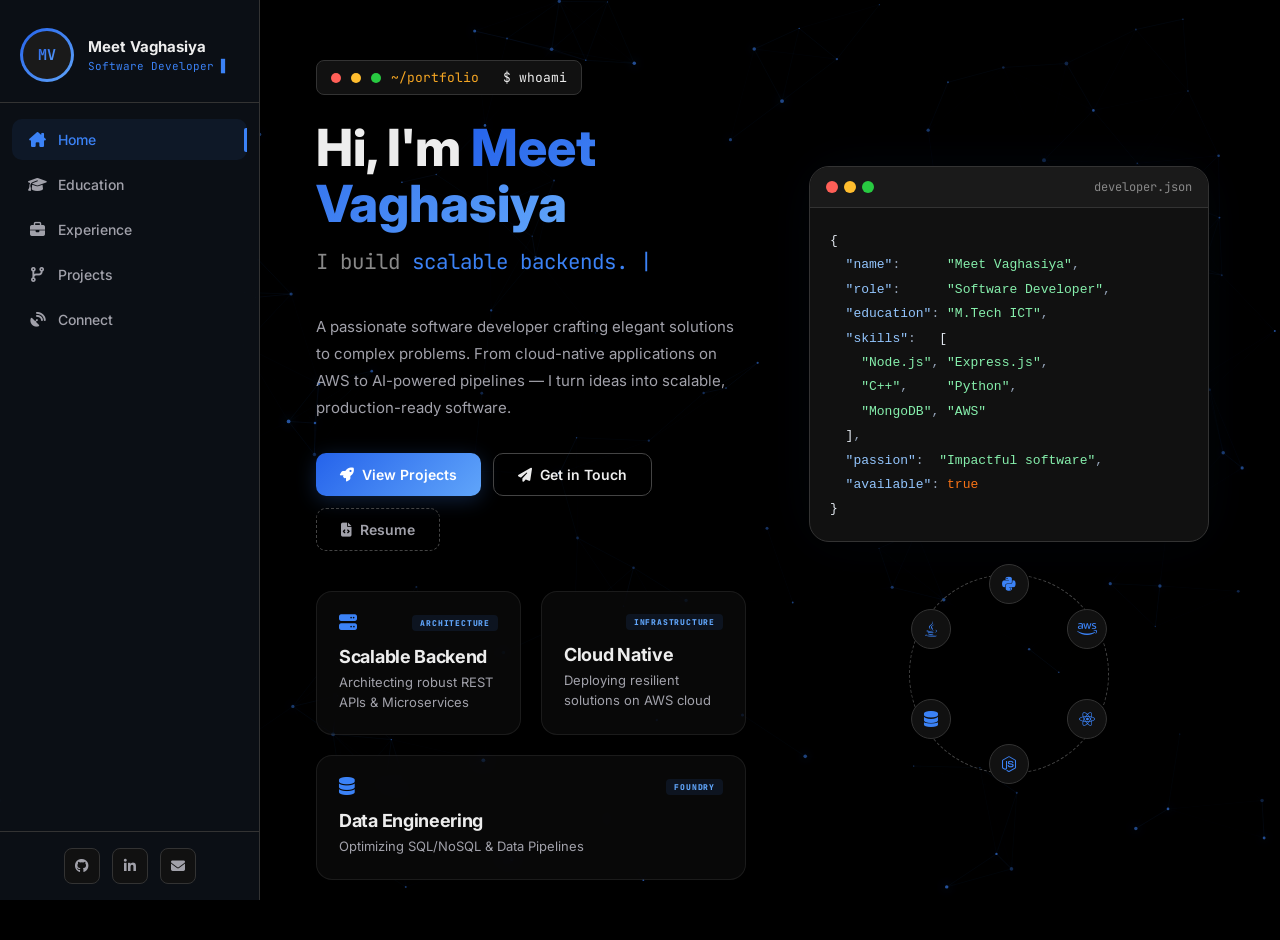
==== index.html @ da373b87 "Added the html" ====
<!DOCTYPE html>
<html lang="en">
<head>
  <meta charset="UTF-8" />
  <meta name="viewport" content="width=device-width, initial-scale=1.0" />
  <title>Portfolio | Software Developer</title>
  <meta name="description" content="Professional portfolio of a passionate software developer. Explore my projects, experience, and education." />
  <link href="https://fonts.googleapis.com/css2?family=JetBrains+Mono:wght@300;400;500;600;700&family=Inter:wght@300;400;500;600;700;800&display=swap" rel="stylesheet" />
  <link rel="stylesheet" href="https://cdnjs.cloudflare.com/ajax/libs/font-awesome/6.5.0/css/all.min.css" />
  <link rel="stylesheet" href="style.css" />
</head>
<body data-page="home">
  <canvas id="bgCanvas"></canvas>
  <button class="hamburger" id="hamburger" aria-label="Toggle menu"><span></span><span></span><span></span></button>
  <div class="sidebar-overlay" id="sidebarOverlay"></div>

  <!-- SIDEBAR -->
  <aside class="sidebar" id="sidebar">
    <div class="sidebar-brand">
      <div class="avatar-ring">
        <div class="avatar"><span class="avatar-initials">MV</span></div>
      </div>
      <div class="brand-info">
        <h2 class="brand-name">Meet Vaghasiya</h2>
        <p class="brand-role">Software Developer <span class="cursor-blink">▋</span></p>
      </div>
    </div>
    <nav class="sidebar-nav">
      <a href="index.html"      class="nav-item active" data-page="home">       <i class="fas fa-house-chimney nav-icon"></i><span>Home</span><div class="nav-indicator"></div></a>
      <a href="education.html"  class="nav-item"         data-page="education">  <i class="fas fa-graduation-cap nav-icon"></i><span>Education</span><div class="nav-indicator"></div></a>
      <a href="experience.html" class="nav-item"         data-page="experience"> <i class="fas fa-briefcase nav-icon"></i><span>Experience</span><div class="nav-indicator"></div></a>
      <a href="projects.html"   class="nav-item"         data-page="projects">   <i class="fas fa-code-branch nav-icon"></i><span>Projects</span><div class="nav-indicator"></div></a>
      <a href="contact.html"    class="nav-item"         data-page="contact">    <i class="fas fa-satellite-dish nav-icon"></i><span>Connect</span><div class="nav-indicator"></div></a>
    </nav>
    <div class="sidebar-footer">
      <a href="https://github.com/Meet734" target="_blank" class="sf-icon" title="GitHub"><i class="fab fa-github"></i></a>
      <a href="https://www.linkedin.com/in/meet-vaghasiya9/" target="_blank" class="sf-icon" title="LinkedIn"><i class="fab fa-linkedin-in"></i></a>
      <a href="mailto:meetvaghasiya734@gmail.com" class="sf-icon" title="Email"><i class="fas fa-envelope"></i></a>
    </div>
  </aside>

  <!-- MAIN -->
  <main class="main-content">
    <div class="home-container">

      <div class="home-left">
        <div class="terminal-badge">
          <span class="t-dot red"></span><span class="t-dot yellow"></span><span class="t-dot green"></span>
          <span class="t-prompt">~/portfolio</span>&nbsp;<span class="t-cmd">$ whoami</span>
        </div>
        <h1 class="home-title">Hi, I'm <span class="gradient-text">Meet Vaghasiya</span></h1>
        <div class="typewriter-wrapper">
          <span class="tw-prefix">I build </span>
          <span class="tw-text" id="typewriterText"></span>
          <span class="tw-cursor">|</span>
        </div>
        <p class="home-bio">
          A passionate software developer crafting elegant solutions to complex problems.
          From cloud-native applications on AWS to AI-powered pipelines — I turn ideas into
          scalable, production-ready software.
        </p>
        <div class="home-actions">
          <a href="projects.html" class="btn-primary"><i class="fas fa-rocket"></i> View Projects</a>
          <a href="contact.html"  class="btn-secondary"><i class="fas fa-paper-plane"></i> Get in Touch</a>
          <a href="https://drive.google.com/file/d/1Kl_mVsQT-PRzJcY7W43QjVyG_XB99b13/view?usp=sharing"    class="btn-ghost" target="_blank"><i class="fas fa-file-code"></i> Resume</a>
        </div>
        <div class="home-stats expertise-pillars">
          <div class="stat-card pillar-card">
            <div class="stat-header">
              <i class="fas fa-server"></i>
              <span class="stat-ok">ARCHITECTURE</span>
            </div>
            <div class="stat-main">
              <span class="pillar-title">Scalable Backend</span>
              <span class="stat-label">Architecting robust REST APIs & Microservices</span>
            </div>
          </div>
          <div class="stat-card pillar-card">
            <div class="stat-header">
              <i class="fas fa-cloud-code"></i>
              <span class="stat-ok">INFRASTRUCTURE</span>
            </div>
            <div class="stat-main">
              <span class="pillar-title">Cloud Native</span>
              <span class="stat-label">Deploying resilient solutions on AWS cloud</span>
            </div>
          </div>
          <div class="stat-card pillar-card">
            <div class="stat-header">
              <i class="fas fa-database"></i>
              <span class="stat-ok">FOUNDRY</span>
            </div>
            <div class="stat-main">
              <span class="pillar-title">Data Engineering</span>
              <span class="stat-label">Optimizing SQL/NoSQL & Data Pipelines</span>
            </div>
          </div>
        </div>
      </div>

      <div class="home-right">
        <div class="code-card">
          <div class="code-card-header">
            <span class="dot red"></span><span class="dot yellow"></span><span class="dot green"></span>
            <span class="code-filename">developer.json</span>
          </div>
          <pre class="code-body"><code><span class="c-brace">{</span>
  <span class="c-key">"name"</span><span class="c-colon">:</span>      <span class="c-str">"Meet Vaghasiya"</span><span class="c-comma">,</span>
  <span class="c-key">"role"</span><span class="c-colon">:</span>      <span class="c-str">"Software Developer"</span><span class="c-comma">,</span>
  <span class="c-key">"education"</span><span class="c-colon">:</span> <span class="c-str">"M.Tech ICT"</span><span class="c-comma">,</span>
  <span class="c-key">"skills"</span><span class="c-colon">:</span>   <span class="c-brace">[</span>
    <span class="c-str">"Node.js"</span><span class="c-comma">,</span> <span class="c-str">"Express.js"</span><span class="c-comma">,</span>
    <span class="c-str">"C++"</span><span class="c-comma">,</span>     <span class="c-str">"Python"</span><span class="c-comma">,</span>
    <span class="c-str">"MongoDB"</span><span class="c-comma">,</span> <span class="c-str">"AWS"</span>
  <span class="c-brace">]</span><span class="c-comma">,</span>
  <span class="c-key">"passion"</span><span class="c-colon">:</span>  <span class="c-str">"Impactful software"</span><span class="c-comma">,</span>
  <span class="c-key">"available"</span><span class="c-colon">:</span> <span class="c-bool">true</span>
<span class="c-brace">}</span></code></pre>
        </div>
        <div class="orbit-container">
          <div class="orbit-ring"></div>
          <div class="orbit-item" style="--i:0"><i class="fab fa-python"></i></div>
          <div class="orbit-item" style="--i:1"><i class="fab fa-aws"></i></div>
          <div class="orbit-item" style="--i:2"><i class="fab fa-react"></i></div>
          <div class="orbit-item" style="--i:3"><i class="fab fa-node-js"></i></div>
          <div class="orbit-item" style="--i:4"><i class="fas fa-database"></i></div>
          <div class="orbit-item" style="--i:5"><i class="fab fa-java"></i></div>
        </div>
      </div>

    </div>
  </main>

  <script src="app.js"></script>
</body>
</html>
---- style.css ----
/* =============================================
   PORTFOLIO — MASTER STYLESHEET
   Theme: Dark Terminal / Developer
============================================= */

/* ---------- RESET & ROOT ---------- */
*, *::before, *::after { box-sizing: border-box; margin: 0; padding: 0; }

:root {
  --sidebar-w: 260px;
  --bg:        #000000;
  --surface:   #0a0a0a;
  --surface2:  #111111;
  --surface3:  #1a1a1a;
  --border:    #333333;
  --border2:   #444444;
  --accent:    #3b82f6;
  --accent2:   #3b82f6;
  --accent3:   #f5a623;
  --text:      #ededed;
  --muted:     #888888;
  --muted2:    #a1a1aa;
  --grad:      linear-gradient(135deg, #2563eb 0%, #60a5fa 100%);
  --grad-warm: linear-gradient(135deg, #f5a623, #f81ce5);
  --radius:    12px;
  --radius-lg: 20px;
  --shadow:    0 8px 32px rgba(0,0,0,.45);
  --shadow-lg: 0 20px 60px rgba(0,0,0,.6);
  --transition: .25s cubic-bezier(.4,0,.2,1);
}

html { scroll-behavior: smooth; }

body {
  font-family: 'Inter', sans-serif;
  background: var(--bg);
  color: var(--text);
  min-height: 100vh;
  display: flex;
  overflow-x: hidden;
}

a { text-decoration: none; color: inherit; }

/* ---------- SCROLLBAR ---------- */
::-webkit-scrollbar { width: 6px; }
::-webkit-scrollbar-track { background: var(--surface); }
::-webkit-scrollbar-thumb { background: var(--border2); border-radius: 3px; }
::-webkit-scrollbar-thumb:hover { background: var(--accent); }

/* ---------- BACKGROUND CANVAS ---------- */
#bgCanvas {
  position: fixed; inset: 0; z-index: 0;
  pointer-events: none; opacity: .8;
}

/* ---------- SIDEBAR ---------- */
.sidebar {
  position: fixed; left: 0; top: 0;
  width: var(--sidebar-w); height: 100vh;
  background: rgba(13,17,23,.92);
  backdrop-filter: blur(20px);
  border-right: 1px solid var(--border);
  display: flex; flex-direction: column;
  z-index: 100;
  transition: transform var(--transition);
}

.sidebar-brand {
  padding: 28px 20px 20px;
  border-bottom: 1px solid var(--border);
  display: flex; align-items: center; gap: 14px;
}
.avatar-ring {
  padding: 3px;
  background: var(--grad);
  border-radius: 50%;
  flex-shrink: 0;
}
.avatar {
  width: 48px; height: 48px;
  background: var(--surface3);
  border-radius: 50%;
  display: flex; align-items: center; justify-content: center;
}
.avatar-initials {
  font-family: 'JetBrains Mono', monospace;
  font-size: 15px; font-weight: 700;
  background: var(--grad); -webkit-background-clip: text; background-clip: text; -webkit-text-fill-color: transparent;
}
.brand-name {
  font-size: 15px; font-weight: 700; color: var(--text);
  line-height: 1.2;
}
.brand-role {
  font-family: 'JetBrains Mono', monospace;
  font-size: 11px; color: var(--accent);
  margin-top: 3px;
}
.cursor-blink { animation: blink 1s step-end infinite; }
@keyframes blink { 50% { opacity: 0; } }

.sidebar-nav {
  flex: 1; padding: 16px 12px;
  display: flex; flex-direction: column; gap: 4px;
  overflow-y: auto;
}
.nav-item {
  display: flex; align-items: center; gap: 12px;
  padding: 12px 16px; border-radius: 10px;
  font-size: 14px; font-weight: 500; color: var(--muted2);
  position: relative; cursor: pointer;
  transition: all var(--transition);
}
.nav-item:hover { color: var(--text); background: var(--surface2); }
.nav-item.active {
  color: var(--accent); background: rgba(59,130,246,.08);
}
.nav-item.active .nav-indicator {
  position: absolute; right: 0; top: 50%;
  transform: translateY(-50%);
  width: 3px; height: 24px;
  background: var(--accent); border-radius: 2px 0 0 2px;
}
.nav-icon { width: 18px; text-align: center; font-size: 15px; flex-shrink: 0; }

.sidebar-footer {
  padding: 16px 20px; border-top: 1px solid var(--border);
  display: flex; gap: 12px; justify-content: center;
}
.sf-icon {
  width: 36px; height: 36px; border-radius: 8px;
  background: var(--surface2); border: 1px solid var(--border);
  display: flex; align-items: center; justify-content: center;
  color: var(--muted2); font-size: 14px;
  transition: all var(--transition);
}
.sf-icon:hover { color: var(--accent); border-color: var(--accent); transform: translateY(-2px); }

/* ---------- HAMBURGER (mobile) ---------- */
.hamburger {
  display: none; position: fixed; top: 16px; left: 16px; z-index: 200;
  background: var(--surface2); border: 1px solid var(--border);
  border-radius: 8px; padding: 10px; cursor: pointer; flex-direction: column; gap: 5px;
}
.hamburger span {
  display: block; width: 20px; height: 2px;
  background: var(--text); border-radius: 2px;
  transition: all var(--transition);
}
.hamburger.open span:nth-child(1) { transform: rotate(45deg) translate(5px,5px); }
.hamburger.open span:nth-child(2) { opacity: 0; }
.hamburger.open span:nth-child(3) { transform: rotate(-45deg) translate(5px,-5px); }

.sidebar-overlay {
  display: none; position: fixed; inset: 0; z-index: 99;
  background: rgba(0,0,0,.6); backdrop-filter: blur(4px);
}

/* ---------- MAIN CONTENT ---------- */
.main-content {
  margin-left: var(--sidebar-w);
  flex: 1; min-height: 100vh;
  position: relative; z-index: 1;
  padding: 0;
}

/* =============================================
   HOME PAGE
============================================= */
.home-container {
  min-height: 100vh;
  display: grid; grid-template-columns: 1fr 1fr;
  align-items: center; gap: 48px;
  padding: 60px 56px;
}

.terminal-badge {
  display: inline-flex; align-items: center; gap: 8px;
  background: var(--surface2); border: 1px solid var(--border);
  border-radius: 8px; padding: 8px 14px; margin-bottom: 24px;
  font-family: 'JetBrains Mono', monospace; font-size: 13px;
}
.t-dot { width: 10px; height: 10px; border-radius: 50%; display: inline-block; margin-right: 2px; }
.t-dot.red    { background: #ff5f57; }
.t-dot.yellow { background: #ffbd2e; }
.t-dot.green  { background: #28ca41; }
.t-prompt { color: var(--accent3); }
.t-cmd    { color: var(--text); }

.home-title {
  font-size: clamp(2rem, 4vw, 3.4rem);
  font-weight: 800; line-height: 1.1;
  margin-bottom: 16px;
}
.gradient-text {
  background: var(--grad); -webkit-background-clip: text; background-clip: text; -webkit-text-fill-color: transparent;
}

.typewriter-wrapper {
  font-size: clamp(1rem, 2vw, 1.3rem);
  font-family: 'JetBrains Mono', monospace;
  color: var(--muted2); margin-bottom: 24px; min-height: 2em;
}
.tw-prefix { color: var(--muted); }
.tw-text   { color: var(--accent); }
.tw-cursor {
  color: var(--accent); 
  animation: blink 1s step-end infinite;
}

.home-bio {
  font-size: 15px; color: var(--muted2); line-height: 1.8;
  max-width: 520px; margin-bottom: 32px;
}

.home-actions { display: flex; gap: 12px; flex-wrap: wrap; margin-bottom: 40px; }

.btn-primary, .btn-secondary, .btn-ghost {
  display: inline-flex; align-items: center; gap: 8px;
  padding: 12px 24px; border-radius: 10px;
  font-size: 14px; font-weight: 600;
  transition: all var(--transition); cursor: pointer; border: none;
}
.btn-primary {
  background: var(--grad); color: #fff;
  box-shadow: 0 4px 20px rgba(59,130,246,.25);
}
.btn-primary:hover { transform: translateY(-2px); box-shadow: 0 8px 30px rgba(59,130,246,.4); }
.btn-secondary {
  background: transparent; border: 1px solid var(--border2); color: var(--text);
}
.btn-secondary:hover { border-color: var(--accent); color: var(--accent); transform: translateY(-2px); }
.btn-ghost {
  background: transparent; border: 1px dashed var(--border2); color: var(--muted2);
}
.btn-ghost:hover { border-color: var(--accent2); color: var(--accent2); transform: translateY(-2px); }

.home-stats {
  display: flex; gap: 20px; flex-wrap: wrap; margin-top: 12px;
}
.stat-card {
  flex: 1; min-width: 200px;
  background: rgba(255, 255, 255, 0.03);
  backdrop-filter: blur(12px); -webkit-backdrop-filter: blur(12px);
  border: 1px solid rgba(255, 255, 255, 0.08);
  border-radius: 16px; padding: 22px;
  transition: all 0.4s cubic-bezier(0.4, 0, 0.2, 1);
  display: flex; flex-direction: column; gap: 14px;
  position: relative; overflow: hidden;
}
.stat-card::before {
  content: ''; position: absolute; inset: 0;
  background: radial-gradient(circle at top left, rgba(59, 130, 246, 0.15), transparent 70%);
  opacity: 0; transition: opacity 0.4s;
}
.stat-card:hover {
  transform: translateY(-8px);
  border-color: rgba(59, 130, 246, 0.4);
  box-shadow: 0 20px 40px rgba(0, 0, 0, 0.5), 0 0 20px rgba(59, 130, 246, 0.1);
}
.stat-card:hover::before { opacity: 1; }

.stat-header {
  display: flex; align-items: center; justify-content: space-between;
  font-size: 18px; color: var(--accent);
}
.stat-ok {
  font-family: 'JetBrains Mono', monospace;
  font-size: 8px; font-weight: 800; color: #60a5fa;
  background: rgba(59, 130, 246, 0.1); padding: 3px 8px; border-radius: 4px;
  letter-spacing: 0.1em;
}
.stat-main { display: flex; flex-direction: column; gap: 6px; }
.pillar-title {
  font-size: 18px; font-weight: 700; color: var(--text);
  letter-spacing: -0.3px;
}
.stat-label {
  font-size: 13px; font-weight: 400; color: var(--muted2);
  line-height: 1.5;
}

/* --- Code Card --- */
.home-right { position: relative; display: flex; flex-direction: column; align-items: center; gap: 32px; }

.code-card {
  background: var(--surface2); border: 1px solid var(--border);
  border-radius: var(--radius-lg);
  box-shadow: var(--shadow-lg), 0 0 60px rgba(59,130,246,.06);
  overflow: hidden; width: 100%; max-width: 400px;
  animation: floatY 4s ease-in-out infinite;
}
@keyframes floatY { 0%,100% { transform: translateY(0); } 50% { transform: translateY(-12px); } }

.code-card-header {
  padding: 12px 16px; background: var(--surface3);
  display: flex; align-items: center; gap: 6px;
  border-bottom: 1px solid var(--border);
}
.dot { width: 12px; height: 12px; border-radius: 50%; }
.dot.red    { background: #ff5f57; }
.dot.yellow { background: #ffbd2e; }
.dot.green  { background: #28ca41; }
.code-filename {
  margin-left: auto; font-family: 'JetBrains Mono', monospace;
  font-size: 12px; color: var(--muted);
}
.code-body {
  padding: 20px; font-family: 'JetBrains Mono', monospace;
  font-size: 13px; line-height: 1.8; overflow-x: auto;
}
.c-brace { color: #e2e8f0; }
.c-key   { color: #93c5fd; }
.c-colon { color: #94a3b8; }
.c-str   { color: #86efac; }
.c-bool  { color: #f97316; }
.c-comma { color: #94a3b8; }

/* --- Orbit --- */
.orbit-container {
  position: relative; width: 200px; height: 200px;
  display: flex; align-items: center; justify-content: center;
}
.orbit-ring {
  position: absolute; inset: 0; border-radius: 50%;
  border: 1px dashed var(--border2);
  animation: spin 120s linear infinite;
}
@keyframes spin { to { transform: rotate(360deg); } }

.orbit-item {
  position: absolute; width: 40px; height: 40px;
  background: var(--surface2); border: 1px solid var(--border);
  border-radius: 50%; display: flex; align-items: center; justify-content: center;
  font-size: 16px; color: var(--accent);
  top: 50%; left: 50%;
  transform:
    translate(-50%, -50%)
    rotate(calc(var(--i) * 60deg))
    translateY(-90px)
    rotate(calc(var(--i) * -60deg));
  animation: orbit 120s linear infinite;
  animation-delay: calc(var(--i) * -20s);
  transition: all var(--transition);
}
.orbit-item:hover { transform: scale(1.3); color: #fff; background: var(--accent2); }
@keyframes orbit {
  from { transform: translate(-50%,-50%) rotate(calc(var(--i)*60deg))   translateY(-90px) rotate(calc(var(--i)*-60deg)); }
  to   { transform: translate(-50%,-50%) rotate(calc(var(--i)*60deg + 360deg)) translateY(-90px) rotate(calc(var(--i)*-60deg - 360deg)); }
}

/* =============================================
   SHARED PAGE LAYOUT (all inner pages)
============================================= */
.page-wrapper {
  padding: 48px 56px;
  min-height: 100vh;
  animation: pageIn .4s ease;
}
@keyframes pageIn {
  from { opacity: 0; transform: translateY(18px); }
  to   { opacity: 1; transform: translateY(0); }
}

.section-header { margin-bottom: 48px; }
.section-badge {
  display: inline-flex; align-items: center; gap: 8px;
  background: rgba(59,130,246,.08); border: 1px solid rgba(59,130,246,.2);
  color: var(--accent); border-radius: 20px; padding: 6px 14px;
  font-size: 12px; font-weight: 600; letter-spacing: .05em;
  text-transform: uppercase; margin-bottom: 16px;
}
.section-title {
  font-size: clamp(1.8rem, 3vw, 2.6rem);
  font-weight: 800; line-height: 1.15; margin-bottom: 12px;
}
.section-subtitle { font-size: 15px; color: var(--muted2); max-width: 560px; line-height: 1.7; }

/* highlight / tag shared */
.highlight { color: var(--accent); font-weight: 600; }
.tag {
  display: inline-block; padding: 3px 10px; border-radius: 20px;
  background: var(--surface3); border: 1px solid var(--border2);
  font-size: 11px; color: var(--muted2);
}

/* =============================================
   EDUCATION PAGE
============================================= */
.edu-timeline { display: flex; flex-direction: column; gap: 0; margin-bottom: 56px; }

.edu-card {
  display: flex; gap: 0; position: relative;
  animation: fadeUp .5s ease both;
}
.edu-card:nth-child(1) { animation-delay: .05s; }
.edu-card:nth-child(2) { animation-delay: .15s; }
.edu-card:nth-child(3) { animation-delay: .25s; }
.edu-card:nth-child(4) { animation-delay: .35s; }
@keyframes fadeUp { from { opacity:0; transform:translateY(24px); } to { opacity:1; transform:none; } }

.edu-card-left {
  display: flex; flex-direction: column; align-items: center;
  width: 60px; flex-shrink: 0; padding-top: 4px;
}
.edu-icon-wrap {
  width: 44px; height: 44px; border-radius: 12px;
  display: flex; align-items: center; justify-content: center;
  font-size: 18px; color: #fff; flex-shrink: 0; z-index: 1;
}
.grad-purple { background: linear-gradient(135deg,#7c3aed,#4338ca); }
.grad-blue   { background: linear-gradient(135deg,#2563eb,#60a5fa); }
.grad-teal   { background: linear-gradient(135deg,#14b8a6,#10b981); }
.grad-orange { background: linear-gradient(135deg,#f97316,#ef4444); }

.edu-connector {
  flex: 1; width: 2px;
  background: linear-gradient(to bottom, var(--border2), transparent);
  margin: 8px 0;
}

.edu-card-body {
  flex: 1; background: var(--surface2); border: 1px solid var(--border);
  border-radius: var(--radius-lg); padding: 24px 28px;
  margin-left: 16px; margin-bottom: 20px;
  transition: all var(--transition);
  position: relative; overflow: hidden;
}
.edu-card-body::before {
  content: ''; position: absolute; inset: 0;
  background: linear-gradient(135deg, rgba(0,212,255,.03) 0%, transparent 60%);
  pointer-events: none;
}
.edu-card-body:hover { border-color: var(--border2); transform: translateX(4px); box-shadow: var(--shadow); }

.edu-meta { display: flex; align-items: center; gap: 10px; margin-bottom: 10px; }
.edu-year { font-family:'JetBrains Mono',monospace; font-size:12px; color:var(--muted); }
.edu-badge {
  padding: 2px 10px; border-radius: 20px; font-size: 11px; font-weight: 700;
  background: rgba(124,58,237,.2); border: 1px solid rgba(124,58,237,.4); color: #a78bfa;
}
.edu-badge.be   { background:rgba(59,130,246,.2); border-color:rgba(59,130,246,.4); color:#60a5fa; }
.edu-badge.hsc  { background:rgba(20,184,166,.2); border-color:rgba(20,184,166,.4); color:#2dd4bf; }
.edu-badge.ssc  { background:rgba(249,115,22,.2); border-color:rgba(249,115,22,.4); color:#fb923c; }

.edu-degree    { font-size:17px; font-weight:700; color:var(--text); margin-bottom:6px; }
.edu-institution { font-size:13px; color:var(--muted2); margin-bottom:10px; display:flex; align-items:center; gap:6px; }
.edu-desc      { font-size:14px; color:var(--muted2); line-height:1.7; margin-bottom:12px; }
.edu-tags      { display:flex; flex-wrap:wrap; gap:6px; }

/* Certifications */
.cert-section { margin-top: 8px; }
.cert-title {
  font-size: 18px; font-weight: 700; margin-bottom: 20px;
  display: flex; align-items: center; gap: 10px; color: var(--text);
}
.cert-grid {
  display: grid;
  grid-template-rows: repeat(2, 1fr);
  grid-auto-flow: column;
  grid-auto-columns: minmax(280px, 1fr);
  gap: 16px;
  overflow-x: auto;
  padding-bottom: 12px;
}
.cert-grid::-webkit-scrollbar { height: 6px; }
.cert-grid::-webkit-scrollbar-track { background: var(--surface2); border-radius: 4px; }
.cert-grid::-webkit-scrollbar-thumb { background: var(--border2); border-radius: 4px; }
.cert-grid::-webkit-scrollbar-thumb:hover { background: var(--accent); }

.cert-card {
  display: flex; align-items: center; gap: 14px;
  background: var(--surface2); border: 1px solid var(--border);
  border-radius: var(--radius); padding: 16px 20px;
  transition: all var(--transition);
  animation: fadeUp .5s ease both;
}
.cert-card:hover { border-color: var(--accent); transform: translateY(-3px); box-shadow: var(--shadow); }

.cert-icon {
  width: 42px; height: 42px; border-radius: 10px;
  display: flex; align-items: center; justify-content: center;
  font-size: 18px; flex-shrink: 0;
}
.cert-icon.aws    { background:rgba(249,115,22,.15); color:#fb923c; }
.cert-icon.python { background:rgba(124,58,237,.15); color:#a78bfa; }
.cert-icon.db     { background:rgba(59,130,246,.15);  color:#60a5fa; }
.cert-icon.web    { background:rgba(20,184,166,.15);  color:#2dd4bf; }
.cert-icon.java   { background:rgba(225,29,72,.15);   color:#f43f5e; }

.cert-info h4   { font-size:14px; font-weight:600; color:var(--text); }
.cert-info p    { font-size:12px; color:var(--muted); margin-top:3px; }
.cert-link {
  margin-left:auto; width:30px; height:30px; border-radius:8px;
  background:var(--surface3); border:1px solid var(--border);
  display:flex; align-items:center; justify-content:center;
  font-size:12px; color:var(--muted2); flex-shrink:0;
  transition: all var(--transition);
}
.cert-link:hover { color:var(--accent); border-color:var(--accent); }

/* =============================================
   EXPERIENCE PAGE
============================================= */
.exp-container { display: flex; flex-direction: column; gap: 32px; }

.exp-card {
  background: var(--surface2); border: 1px solid var(--border);
  border-radius: var(--radius-lg); overflow: hidden;
  transition: all var(--transition);
  animation: fadeUp .5s ease both;
}
.exp-card.featured { border-color: rgba(59,130,246,.2); box-shadow: 0 0 40px rgba(59,130,246,.05); }
.exp-card:hover { border-color: var(--border2); box-shadow: var(--shadow); }

.exp-card-header {
  display: flex; align-items: flex-start; gap: 16px;
  padding: 24px 28px; background: var(--surface3);
  border-bottom: 1px solid var(--border); flex-wrap: wrap;
}
.exp-company-logo {
  width: 52px; height: 52px; border-radius: 12px;
  background: rgba(59,130,246,.1); border: 1px solid rgba(59,130,246,.2);
  display: flex; align-items: center; justify-content: center;
  font-size: 20px; color: var(--accent); flex-shrink: 0;
}
.exp-header-info { flex: 1; }
.exp-role     { font-size: 18px; font-weight: 700; color: var(--text); margin-bottom: 4px; }
.exp-company  { font-size: 14px; color: var(--accent); font-weight: 600; margin-bottom: 10px; }
.exp-meta-row { display: flex; flex-wrap: wrap; gap: 12px; font-size: 12px; color: var(--muted); }
.exp-meta-row i { margin-right: 4px; color: var(--muted2); }
.exp-type {
  padding: 2px 10px; border-radius: 20px; font-size: 11px; font-weight: 700;
}
.exp-type.full-time { background:rgba(16,185,129,.15); border:1px solid rgba(16,185,129,.3); color:#34d399; }

.exp-letter-btn {
  display: flex; align-items: center; gap: 8px; flex-shrink: 0;
  padding: 10px 16px; border-radius: 10px; font-size: 13px; font-weight: 600;
  background: transparent; border: 1px solid var(--border2); color: var(--muted2);
  transition: all var(--transition); align-self: flex-start;
}
.exp-letter-btn:hover { border-color: var(--accent); color: var(--accent); }
.exp-letter-btn i { font-size: 16px; }

.exp-card-body { padding: 28px; }
.exp-summary { font-size: 15px; color: var(--muted2); line-height: 1.8; margin-bottom: 28px; }

.exp-contributions h4, .exp-tech-stack h4 {
  font-size: 14px; font-weight: 600; color: var(--text);
  display: flex; align-items: center; gap: 8px; margin-bottom: 14px;
}
.exp-contributions h4 i, .exp-tech-stack h4 i { color: var(--accent); }

.contribution-list { list-style: none; display: flex; flex-direction: column; gap: 10px; margin-bottom: 28px; }
.contribution-list li {
  display: flex; align-items: flex-start; gap: 12px;
  font-size: 14px; color: var(--muted2); line-height: 1.6;
}
.bullet-icon i { color: #3b82f6; font-size: 14px; margin-top: 2px; flex-shrink: 0; }
.contribution-list strong { color: var(--text); }

.tech-pills { display: flex; flex-wrap: wrap; gap: 8px; margin-bottom: 28px; }
.tech-pill {
  display: inline-flex; align-items: center; gap: 6px;
  padding: 5px 12px; border-radius: 20px; font-size: 12px; font-weight: 500;
  background: var(--surface3); border: 1px solid var(--border2); color: var(--muted2);
  transition: all var(--transition);
}
.tech-pill:hover { border-color: var(--accent); color: var(--accent); }
.tech-pill i { font-size: 12px; }

.exp-achievements {
  display: grid; grid-template-columns: repeat(4, 1fr); gap: 16px;
  background: var(--surface3); border: 1px solid var(--border);
  border-radius: var(--radius); padding: 20px;
}
.achievement-item { text-align: center; }
.ach-number {
  font-size: 24px; font-weight: 800;
  background: var(--grad); -webkit-background-clip: text; background-clip: text; -webkit-text-fill-color: transparent;
}
.ach-label { font-size: 11px; color: var(--muted); margin-top: 4px; }

/* Skills */
.skills-section {
  background: var(--surface2); border: 1px solid var(--border);
  border-radius: var(--radius-lg); padding: 28px;
  animation: fadeUp .5s ease both; animation-delay: .15s;
}
.skills-title {
  font-size: 18px; font-weight: 700; margin-bottom: 24px;
  display: flex; align-items: center; gap: 10px;
}
.skills-title i { color: var(--accent); }
.skills-grid { display: grid; grid-template-columns: repeat(auto-fill, minmax(260px, 1fr)); gap: 28px; }
.skill-group-name { font-size: 13px; font-weight: 600; color: var(--muted2); text-transform:uppercase; letter-spacing:.06em; margin-bottom:16px; }
.skill-bars { display: flex; flex-direction: column; gap: 12px; }
.skill-bar-item { display: grid; grid-template-columns: 110px 1fr 36px; align-items: center; gap: 10px; font-size: 13px; color: var(--text); }
.skill-track { height: 6px; background: var(--surface3); border-radius: 3px; overflow: hidden; }
.skill-fill {
  height: 100%; width: 0; border-radius: 3px;
  background: var(--grad);
  transition: width 1.2s cubic-bezier(.2,1,.4,1);
}
.skill-fill.animated { width: var(--pct); }
.pct-label { font-size: 11px; color: var(--muted); text-align: right; }

/* =============================================
   PROJECTS PAGE
============================================= */
.filter-bar {
  display: flex; flex-wrap: wrap; gap: 8px; margin-bottom: 36px;
}
.filter-btn {
  display: inline-flex; align-items: center; gap: 6px;
  padding: 8px 16px; border-radius: 20px; font-size: 13px; font-weight: 500;
  background: var(--surface2); border: 1px solid var(--border); color: var(--muted2);
  cursor: pointer; transition: all var(--transition);
}
.filter-btn:hover  { border-color: var(--border2); color: var(--text); }
.filter-btn.active { background: rgba(59,130,246,.1); border-color: rgba(59,130,246,.4); color: var(--accent); }

.projects-grid {
  display: grid;
  grid-template-columns: repeat(auto-fill, minmax(320px, 1fr));
  gap: 24px;
}

/* Flip card */
.project-card {
  height: 300px; perspective: 1000px;
  transition: opacity .3s, transform .3s;
}
.project-card.hidden { display: none; }

.project-card-inner {
  position: relative; width: 100%; height: 100%;
  transform-style: preserve-3d;
  transition: transform .65s cubic-bezier(.4,0,.2,1);
  border-radius: var(--radius-lg);
}
.project-card:hover .project-card-inner { transform: rotateY(180deg); }

.project-card-front, .project-card-back {
  position: absolute; inset: 0;
  border-radius: var(--radius-lg);
  backface-visibility: hidden;
  -webkit-backface-visibility: hidden;
  padding: 24px;
  border: 1px solid var(--border);
  overflow: hidden;
}
.project-card-front {
  background: var(--surface2);
  display: flex; flex-direction: column; gap: 12px;
}
.project-card-back {
  background: var(--surface3);
  transform: rotateY(180deg);
  display: flex; flex-direction: column; justify-content: center; gap: 14px;
  border-color: var(--border2);
}
.project-card-back h4 { font-size: 15px; font-weight: 700; color: var(--accent); }
.project-card-back p  { font-size: 13px; color: var(--muted2); line-height: 1.7; flex: 1; overflow-y: auto; }

.project-glow {
  position: absolute; top: -40px; right: -40px;
  width: 120px; height: 120px; border-radius: 50%;
  background: radial-gradient(circle, rgba(59,130,246,.1), transparent 70%);
  pointer-events: none;
}

.project-header { display: flex; align-items: flex-start; justify-content: space-between; }
.project-icon-wrap {
  width: 46px; height: 46px; border-radius: 12px;
  background: var(--grad); /* overridden by inline style */
  display: flex; align-items: center; justify-content: center;
  font-size: 20px; color: #fff; flex-shrink: 0;
  background: var(--grad-for-project, var(--grad));
}
/* use inline --grad var */
.project-icon-wrap { background: var(--grad); }

.project-tag-chips { display: flex; flex-wrap: wrap; gap: 6px; justify-content: flex-end; }
.chip {
  padding: 2px 8px; border-radius: 10px; font-size: 10px; font-weight: 600;
  text-transform: uppercase; letter-spacing: .04em;
}
.chip.aws     { background:rgba(249,115,22,.2); color:#fb923c; }
.chip.web     { background:rgba(59,130,246,.2);  color:#60a5fa; }
.chip.db      { background:rgba(16,185,129,.2);  color:#34d399; }
.chip.ai      { background:rgba(124,58,237,.2);  color:#a78bfa; }
.chip.sock    { background:rgba(6,182,212,.2);   color:#22d3ee; }
.chip.py      { background:rgba(234,179,8,.2);   color:#facc15; }
.chip.java    { background:rgba(239,68,68,.2);   color:#f87171; }

.project-name  { font-size: 16px; font-weight: 700; color: var(--text); }
.project-short { font-size: 13px; color: var(--muted2); line-height: 1.6; flex: 1; }
.project-tech-row { display: flex; flex-wrap: wrap; gap: 6px; }
.ptag {
  padding: 2px 8px; border-radius: 6px; font-size: 11px;
  background: var(--surface3); border: 1px solid var(--border); color: var(--muted);
}

.project-links { display: flex; gap: 10px; }
.plink {
  display: inline-flex; align-items: center; gap: 6px;
  padding: 8px 16px; border-radius: 8px; font-size: 13px; font-weight: 600;
  transition: all var(--transition);
}
.plink.github { background: var(--surface2); border: 1px solid var(--border); color: var(--text); }
.plink.github:hover { border-color: var(--accent); color: var(--accent); }
.plink.live   { background: var(--grad); color: #fff; }
.plink.live:hover { opacity: .85; transform: translateY(-1px); }

.projects-empty {
  text-align: center; padding: 80px 0; color: var(--muted);
  display: flex; flex-direction: column; align-items: center; gap: 16px;
}
.projects-empty i { font-size: 48px; opacity: .3; }

.projects-count {
  font-family: 'JetBrains Mono', monospace;
  font-size: 13px; color: var(--muted);
  margin-bottom: 20px;
}
.projects-count span { color: var(--accent); font-weight: 600; }

/* =============================================
   CONTACT PAGE
============================================= */
.contact-container {
  display: grid; grid-template-columns: 1fr 1fr; gap: 40px;
  align-items: start;
}

.contact-intro { margin-bottom: 24px; }
.terminal-line {
  font-family: 'JetBrains Mono', monospace;
  font-size: 13px; color: var(--muted2);
  display: flex; align-items: center; gap: 8px; margin-bottom: 6px;
}
.terminal-line .t-prompt { color: var(--accent3); }
.terminal-line .t-cmd    { color: var(--text); }
.terminal-output {
  font-family: 'JetBrains Mono', monospace;
  font-size: 13px; color: var(--accent); margin-bottom: 14px; padding-left: 20px;
}

.contact-cards { display: flex; flex-direction: column; gap: 12px; }
.contact-card {
  display: flex; align-items: center; gap: 14px;
  background: var(--surface2); border: 1px solid var(--border);
  border-radius: var(--radius); padding: 14px 18px;
  transition: all var(--transition); cursor: pointer;
}
.contact-card:hover { border-color: var(--accent); transform: translateX(6px); box-shadow: var(--shadow); }
.contact-card-icon {
  width: 40px; height: 40px; border-radius: 10px; flex-shrink: 0;
  display: flex; align-items: center; justify-content: center; font-size: 16px;
}
.contact-card-icon.phone    { background:rgba(16,185,129,.15); color:#34d399; }
.contact-card-icon.email    { background: rgba(59,130,246,.15);  color:var(--accent); }
.contact-card-icon.linkedin { background:rgba(14,118,234,.15); color:#3b82f6; }
.contact-card-icon.github   { background:rgba(148,163,184,.15);color:var(--text); }
.contact-card-icon.twitter  { background:rgba(29,161,242,.15); color:#38bdf8; }
.contact-card-icon.leetcode { background:rgba(249,115,22,.15); color:#fb923c; }

.contact-card-info h4 { font-size: 13px; font-weight: 600; color: var(--text); }
.contact-card-info p  { font-size: 12px; color: var(--muted); margin-top: 2px; }
.contact-arrow { margin-left: auto; color: var(--muted); font-size: 12px; transition: transform var(--transition); }
.contact-card:hover .contact-arrow { transform: translateX(4px); color: var(--accent); }

/* Contact form */
.message-form-card {
  background: var(--surface2); border: 1px solid var(--border);
  border-radius: var(--radius-lg); padding: 28px;
  animation: fadeUp .5s ease both;
}
.form-title {
  font-size: 18px; font-weight: 700; margin-bottom: 24px;
  display: flex; align-items: center; gap: 10px;
}
.form-title i { color: var(--accent); }

.contact-form { display: flex; flex-direction: column; gap: 16px; }
.form-group { display: flex; flex-direction: column; gap: 6px; }
.form-group label { font-size: 13px; font-weight: 500; color: var(--muted2); }

.input-wrap { position: relative; }
.input-icon {
  position: absolute; left: 14px; top: 50%; transform: translateY(-50%);
  font-size: 13px; color: var(--muted); pointer-events: none;
}
.textarea-wrap .input-icon { top: 16px; transform: none; }

.input-wrap input, .input-wrap textarea {
  width: 100%; background: var(--surface3); border: 1px solid var(--border);
  border-radius: 10px; padding: 12px 14px 12px 38px;
  font-size: 14px; color: var(--text); font-family: 'Inter', sans-serif;
  outline: none; transition: border-color var(--transition), box-shadow var(--transition);
  resize: none;
}
.input-wrap input:focus, .input-wrap textarea:focus {
  border-color: var(--accent); box-shadow: 0 0 0 3px rgba(59,130,246,.1);
}
.input-wrap input::placeholder, .input-wrap textarea::placeholder { color: var(--muted); }

.form-submit {
  display: inline-flex; align-items: center; justify-content: center; gap: 8px;
  padding: 13px 24px; border-radius: 10px; font-size: 14px; font-weight: 600;
  background: var(--grad); color: #fff; border: none; cursor: pointer;
  transition: all var(--transition); box-shadow: 0 4px 20px rgba(59,130,246,.2);
}
.form-submit:hover { opacity: .9; transform: translateY(-2px); box-shadow: 0 8px 30px rgba(59,130,246,.35); }
.form-submit:disabled { opacity: .6; cursor: not-allowed; transform: none; }

.form-success {
  display: none; align-items: center; gap: 8px;
  background: rgba(16,185,129,.1); border: 1px solid rgba(16,185,129,.3);
  color: #34d399; border-radius: 10px; padding: 14px;
  font-size: 14px; font-weight: 500;
}
.form-success.show { display: flex; }

/* =============================================
   RESPONSIVE
============================================= */
@media (max-width: 900px) {
  .home-container { grid-template-columns: 1fr; padding: 40px 28px; }
  .home-right { display: none; }
  .contact-container { grid-template-columns: 1fr; }
  .exp-achievements { grid-template-columns: repeat(2,1fr); }
}
@media (max-width: 768px) {
  .sidebar { transform: translateX(-100%); }
  .sidebar.open { transform: translateX(0); }
  .sidebar-overlay.show { display: block; }
  .hamburger { display: flex; }
  .main-content { margin-left: 0; }
  .page-wrapper { padding: 72px 20px 40px; }
  .home-container { padding: 80px 20px 40px; }
}
@media (max-width: 500px) {
  .projects-grid { grid-template-columns: 1fr; }
  .home-stats { flex-direction: column; }
  .home-actions { flex-direction: column; }
}
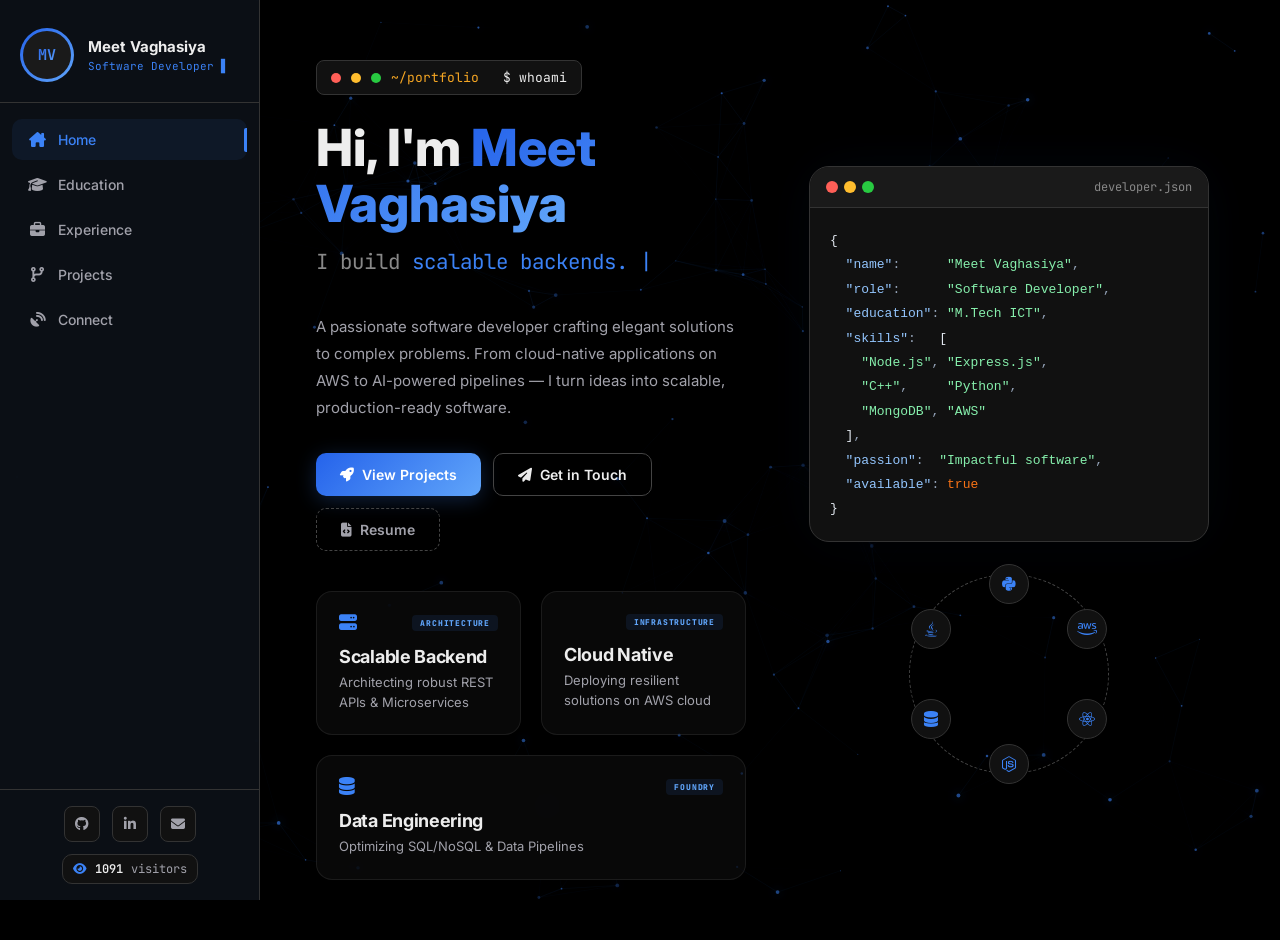
==== commit e66add19: "Added some projects" ====
--- a/index.html
+++ b/index.html
@@ -33,9 +33,16 @@
       <a href="contact.html"    class="nav-item"         data-page="contact">    <i class="fas fa-satellite-dish nav-icon"></i><span>Connect</span><div class="nav-indicator"></div></a>
     </nav>
     <div class="sidebar-footer">
-      <a href="https://github.com/Meet734" target="_blank" class="sf-icon" title="GitHub"><i class="fab fa-github"></i></a>
-      <a href="https://www.linkedin.com/in/meet-vaghasiya9/" target="_blank" class="sf-icon" title="LinkedIn"><i class="fab fa-linkedin-in"></i></a>
-      <a href="mailto:meetvaghasiya734@gmail.com" class="sf-icon" title="Email"><i class="fas fa-envelope"></i></a>
+      <div class="sf-icons">
+        <a href="https://github.com/Meet734" target="_blank" class="sf-icon" title="GitHub"><i class="fab fa-github"></i></a>
+        <a href="https://www.linkedin.com/in/meet-vaghasiya9/" target="_blank" class="sf-icon" title="LinkedIn"><i class="fab fa-linkedin-in"></i></a>
+        <a href="mailto:meetvaghasiya734@gmail.com" class="sf-icon" title="Email"><i class="fas fa-envelope"></i></a>
+      </div>
+      <div class="visitor-count" aria-live="polite">
+        <i class="fas fa-eye"></i>
+        <span class="visitor-number" id="visitorCount">1091</span>
+        <span class="visitor-label">visitors</span>
+      </div>
     </div>
   </aside>
 
--- a/style.css
+++ b/style.css
@@ -126,6 +126,9 @@
 
 .sidebar-footer {
   padding: 16px 20px; border-top: 1px solid var(--border);
+  display: flex; flex-direction: column; gap: 12px; align-items: center;
+}
+.sf-icons {
   display: flex; gap: 12px; justify-content: center;
 }
 .sf-icon {
@@ -136,6 +139,16 @@
   transition: all var(--transition);
 }
 .sf-icon:hover { color: var(--accent); border-color: var(--accent); transform: translateY(-2px); }
+
+.visitor-count {
+  display: inline-flex; align-items: center; gap: 8px;
+  padding: 6px 10px; border-radius: 10px;
+  background: var(--surface2); border: 1px solid var(--border);
+  color: var(--muted2); font-size: 12px;
+  font-family: 'JetBrains Mono', monospace;
+}
+.visitor-count i { color: var(--accent); font-size: 12px; }
+.visitor-number { color: var(--text); font-weight: 600; }
 
 /* ---------- HAMBURGER (mobile) ---------- */
 .hamburger {
